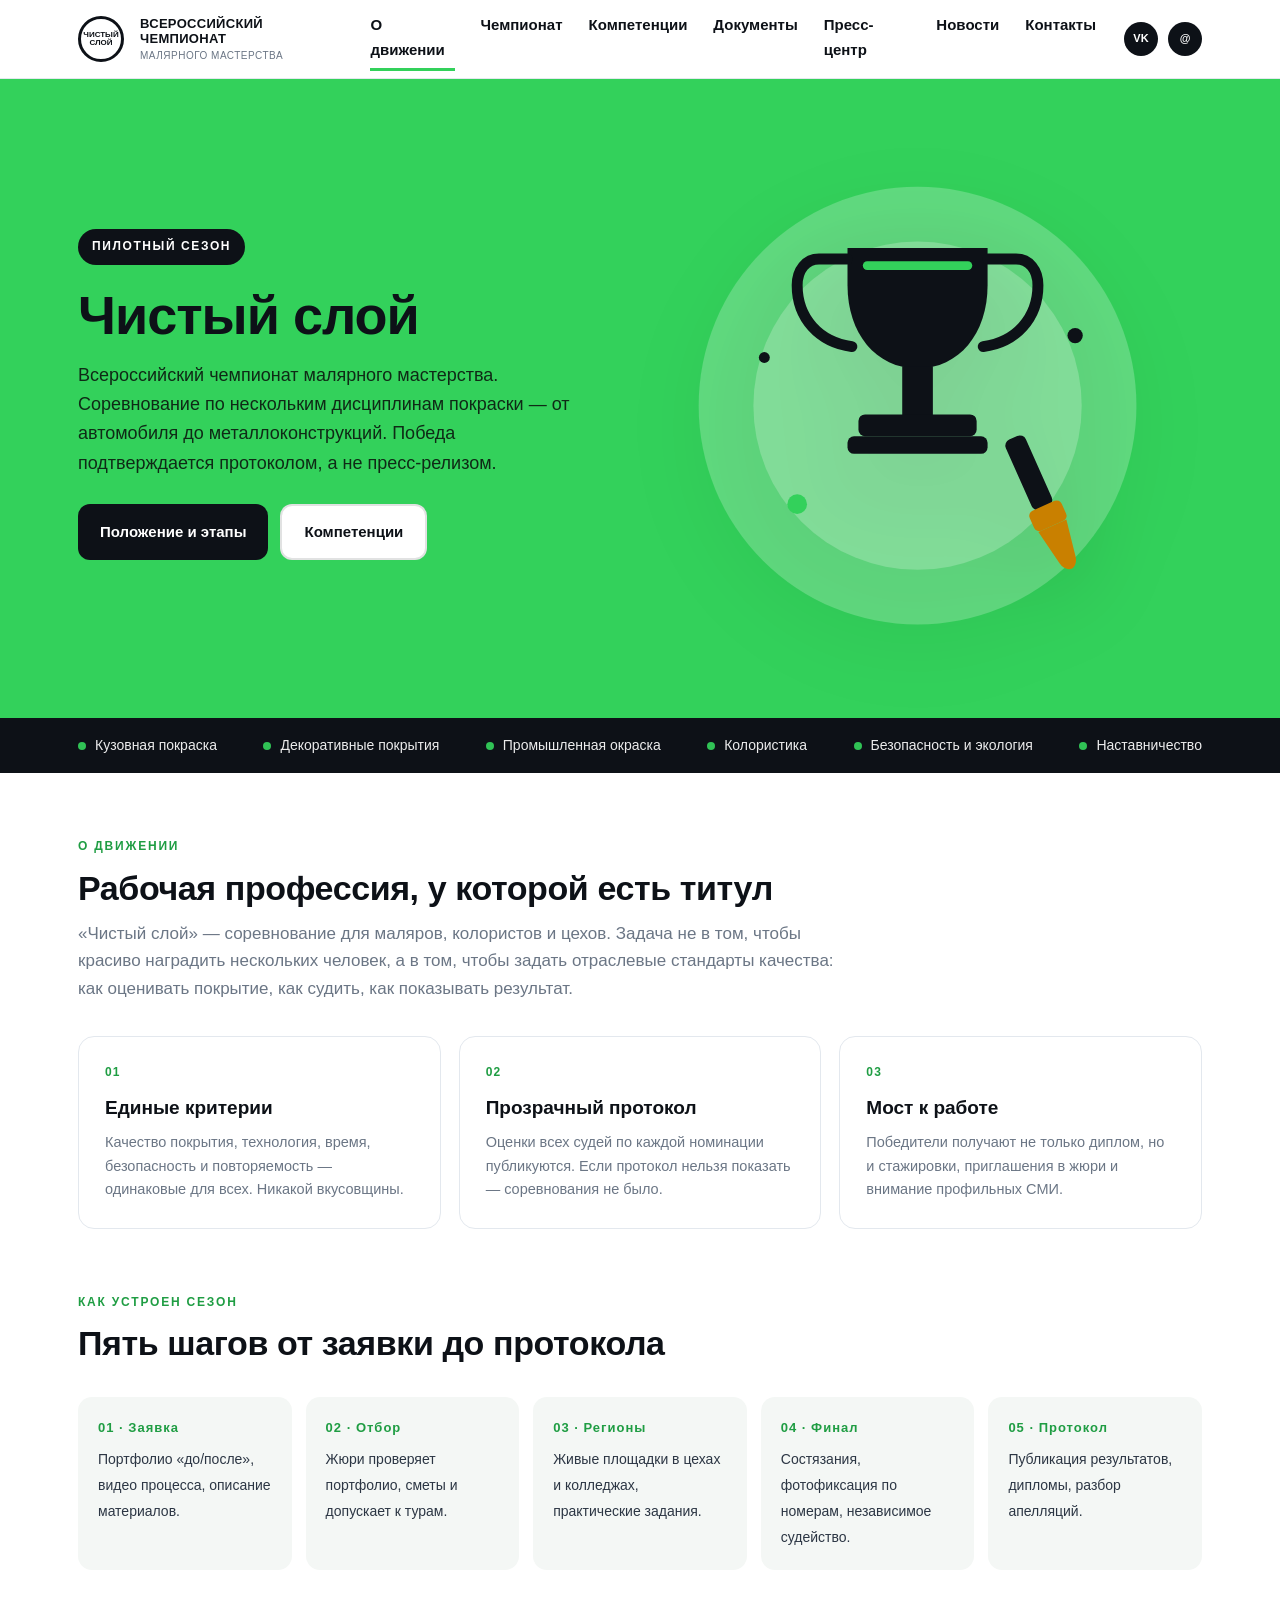
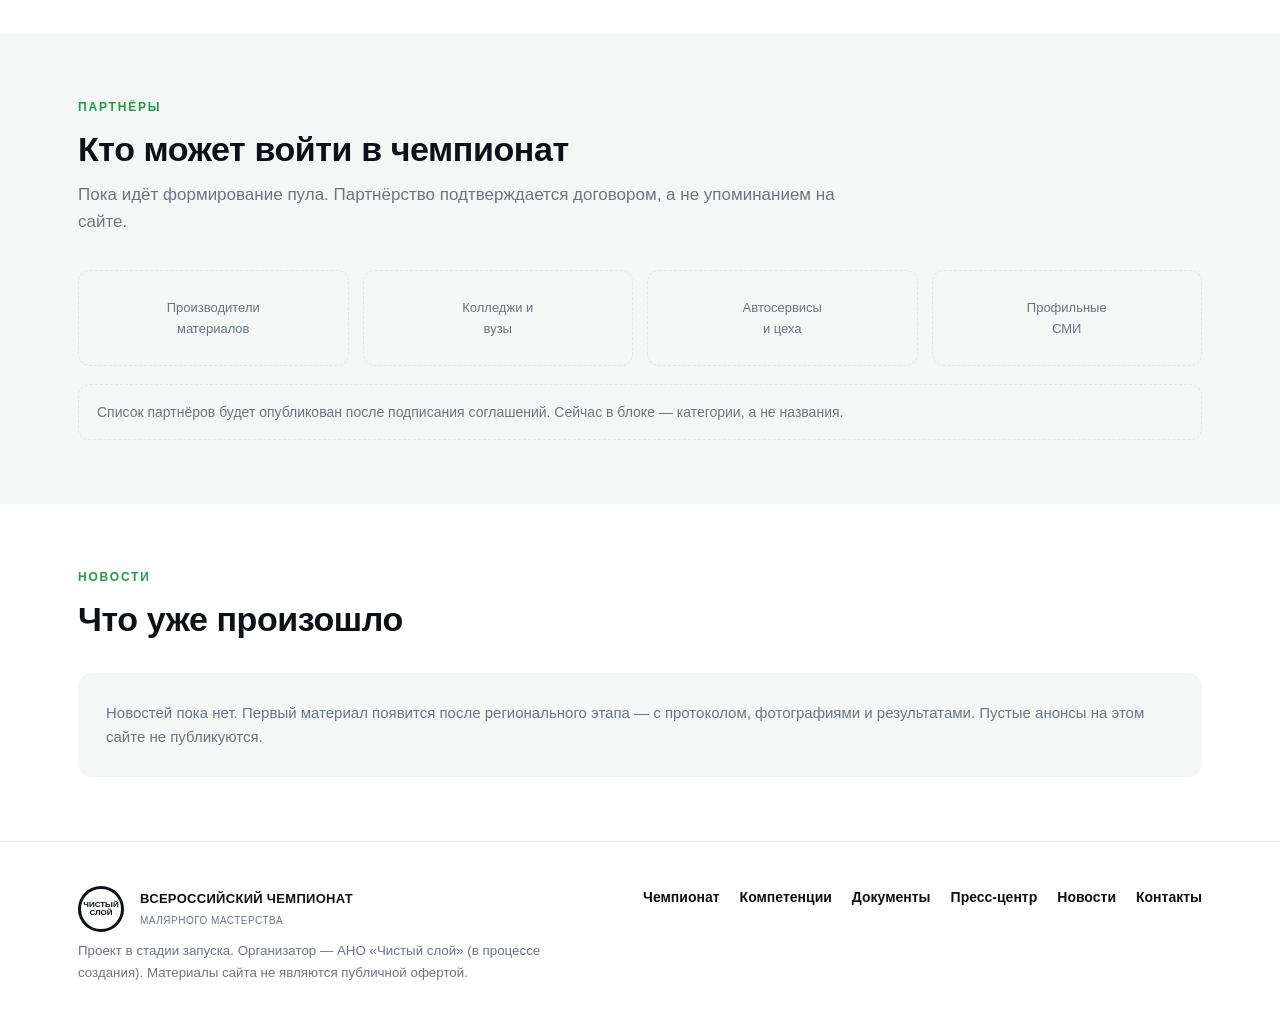
==== index.html @ a787e3e6 "Сайт чемпионата «Чистый слой»: 14 компетенций, пресс-центр, документы" ====
<!DOCTYPE html>
<html lang="ru">
<head>
<meta charset="utf-8">
<meta name="viewport" content="width=device-width, initial-scale=1">
<title>Чистый слой — Всероссийский чемпионат малярного мастерства</title>
<meta name="description" content="Всероссийский чемпионат малярного мастерства «Чистый слой»: кузовная покраска, декоративные покрытия, промышленная окраска, колористика, безопасность и наставничество.">
<link rel="stylesheet" href="style.css">
<meta property="og:title" content="Чистый слой — Всероссийский чемпионат малярного мастерства">
<meta property="og:description" content="Соревнование по нескольким дисциплинам покраски: от автомобиля до металлоконструкций. Прозрачный протокол и независимое судейство.">
<meta property="og:type" content="website">
</head>
<body>

<header class="header">
  <div class="wrap header__in">
    <a class="logo" href="index.html">
      <span class="logo__mark">ЧИСТЫЙ<br>СЛОЙ</span>
      <span class="logo__text">Всероссийский чемпионат<small>малярного мастерства</small></span>
    </a>
    <nav class="nav">
      <a href="index.html" class="active">О движении</a>
      <a href="championship.html">Чемпионат</a>
      <a href="competencies.html">Компетенции</a>
      <a href="documents.html">Документы</a>
      <a href="press.html">Пресс-центр</a><a href="news.html">Новости</a>
      <a href="contacts.html">Контакты</a>
    </nav>
    <div class="head-actions">
      <a class="icon-btn" href="https://vk.com" title="ВКонтакте">VK</a>
      <a class="icon-btn" href="contacts.html" title="Связаться">@</a>
    </div>
  </div>
</header>

<main>
  <section class="hero" style="padding:64px 0 72px">
    <div class="wrap hero__grid">
      <div>
        <span class="kicker">Пилотный сезон</span>
        <h1>Чистый слой</h1>
        <p>Всероссийский чемпионат малярного мастерства. Соревнование по нескольким дисциплинам покраски — от автомобиля до металлоконструкций. Победа подтверждается протоколом, а не пресс-релизом.</p>
        <div class="btn-row">
          <a class="btn btn--dark" href="championship.html">Положение и этапы</a>
          <a class="btn btn--light" href="competencies.html">Компетенции</a>
        </div>
      </div>
      <div class="hero__art" aria-hidden="true">
        <svg viewBox="0 0 520 460" fill="none" xmlns="http://www.w3.org/2000/svg">
          <circle cx="260" cy="240" r="200" fill="#ffffff" fill-opacity=".22"/>
          <circle cx="260" cy="240" r="150" fill="#ffffff" fill-opacity=".22"/>
          <!-- кубок -->
          <path d="M196 96h128v34c0 44-26 76-64 76s-64-32-64-76V96Z" fill="#0d1117"/>
          <path d="M196 106h-26c-12 0-20 10-20 24 0 30 20 52 50 56" stroke="#0d1117" stroke-width="10" stroke-linecap="round"/>
          <path d="M324 106h26c12 0 20 10 20 24 0 30-20 52-50 56" stroke="#0d1117" stroke-width="10" stroke-linecap="round"/>
          <rect x="246" y="204" width="28" height="46" fill="#0d1117"/>
          <rect x="206" y="248" width="108" height="20" rx="6" fill="#0d1117"/>
          <rect x="196" y="268" width="128" height="16" rx="6" fill="#0d1117"/>
          <path d="M214 112h92" stroke="#33d15b" stroke-width="8" stroke-linecap="round"/>
          <!-- кисть -->
          <g transform="rotate(-24 372 300)">
            <rect x="352" y="262" width="20" height="70" rx="6" fill="#0d1117"/>
            <rect x="346" y="330" width="32" height="20" rx="5" fill="#c98000"/>
            <path d="M348 350h28l-6 34c-1 6-5 9-8 9s-7-3-8-9l-6-34Z" fill="#c98000"/>
          </g>
          <!-- капли -->
          <circle cx="150" cy="330" r="9" fill="#33d15b"/>
          <circle cx="404" cy="176" r="7" fill="#0d1117"/>
          <circle cx="120" cy="196" r="5" fill="#0d1117"/>
        </svg>
      </div>
    </div>
  </section>

  <div class="ribbon">
    <div class="wrap ribbon__in">
      <span><i class="dot"></i> Кузовная покраска</span>
      <span><i class="dot"></i> Декоративные покрытия</span>
      <span><i class="dot"></i> Промышленная окраска</span>
      <span><i class="dot"></i> Колористика</span>
      <span><i class="dot"></i> Безопасность и экология</span>
      <span><i class="dot"></i> Наставничество</span>
    </div>
  </div>

  <section>
    <div class="wrap">
      <div class="section-head">
        <div class="eyebrow">О движении</div>
        <h2>Рабочая профессия, у которой есть титул</h2>
        <p>«Чистый слой» — соревнование для маляров, колористов и цехов. Задача не в том, чтобы красиво наградить нескольких человек, а в том, чтобы задать отраслевые стандарты качества: как оценивать покрытие, как судить, как показывать результат.</p>
      </div>
      <div class="cards">
        <article class="card">
          <div class="card__num">01</div>
          <h3>Единые критерии</h3>
          <p>Качество покрытия, технология, время, безопасность и повторяемость — одинаковые для всех. Никакой вкусовщины.</p>
        </article>
        <article class="card">
          <div class="card__num">02</div>
          <h3>Прозрачный протокол</h3>
          <p>Оценки всех судей по каждой номинации публикуются. Если протокол нельзя показать — соревнования не было.</p>
        </article>
        <article class="card">
          <div class="card__num">03</div>
          <h3>Мост к работе</h3>
          <p>Победители получают не только диплом, но и стажировки, приглашения в жюри и внимание профильных СМИ.</p>
        </article>
      </div>
    </div>
  </section>

  <section style="padding-top:0">
    <div class="wrap">
      <div class="section-head">
        <div class="eyebrow">Как устроен сезон</div>
        <h2>Пять шагов от заявки до протокола</h2>
      </div>
      <div class="steps">
        <div class="step"><b>01 · Заявка</b><span>Портфолио «до/после», видео процесса, описание материалов.</span></div>
        <div class="step"><b>02 · Отбор</b><span>Жюри проверяет портфолио, сметы и допускает к турам.</span></div>
        <div class="step"><b>03 · Регионы</b><span>Живые площадки в цехах и колледжах, практические задания.</span></div>
        <div class="step"><b>04 · Финал</b><span>Состязания, фотофиксация по номерам, независимое судейство.</span></div>
        <div class="step"><b>05 · Протокол</b><span>Публикация результатов, дипломы, разбор апелляций.</span></div>
      </div>
    </div>
  </section>

  <section style="background:var(--soft)">
    <div class="wrap">
      <div class="section-head">
        <div class="eyebrow">Партнёры</div>
        <h2>Кто может войти в чемпионат</h2>
        <p>Пока идёт формирование пула. Партнёрство подтверждается договором, а не упоминанием на сайте.</p>
      </div>
      <div class="partners">
        <div class="partner">Производители<br>материалов</div>
        <div class="partner">Колледжи и<br>вузы</div>
        <div class="partner">Автосервисы<br>и цеха</div>
        <div class="partner">Профильные<br>СМИ</div>
      </div>
      <div class="note">Список партнёров будет опубликован после подписания соглашений. Сейчас в блоке — категории, а не названия.</div>
    </div>
  </section>

  <section>
    <div class="wrap">
      <div class="section-head">
        <div class="eyebrow">Новости</div>
        <h2>Что уже произошло</h2>
      </div>
      <div class="empty">Новостей пока нет. Первый материал появится после регионального этапа — с протоколом, фотографиями и результатами. Пустые анонсы на этом сайте не публикуются.</div>
    </div>
  </section>
</main>

<footer class="footer">
  <div class="wrap footer__grid">
    <div>
      <a class="logo" href="index.html">
        <span class="logo__mark">ЧИСТЫЙ<br>СЛОЙ</span>
        <span class="logo__text">Всероссийский чемпионат<small>малярного мастерства</small></span>
      </a>
      <small>Проект в стадии запуска. Организатор — АНО «Чистый слой» (в процессе создания). Материалы сайта не являются публичной офертой.</small>
    </div>
    <nav>
      <a href="championship.html">Чемпионат</a>
      <a href="competencies.html">Компетенции</a>
      <a href="documents.html">Документы</a>
      <a href="press.html">Пресс-центр</a><a href="news.html">Новости</a>
      <a href="contacts.html">Контакты</a>
    </nav>
  </div>
</footer>

</body>
</html>
---- style.css ----
/* Чистый слой — всероссийский чемпионат малярного мастерства */
:root {
  --green: #33d15b;
  --green-dark: #1f9d43;
  --ink: #0d1117;
  --ink-2: #2c3644;
  --muted: #6b7685;
  --line: #e3e8ee;
  --bg: #ffffff;
  --soft: #f4f7f5;
  --amber: #c98000;
}

* { box-sizing: border-box; }
html { scroll-behavior: smooth; }
body {
  margin: 0;
  font-family: Arial, "Helvetica Neue", sans-serif;
  color: var(--ink);
  background: var(--bg);
  line-height: 1.62;
  -webkit-font-smoothing: antialiased;
}
a { color: inherit; text-decoration: none; }
.wrap { max-width: 1180px; margin: 0 auto; padding: 0 28px; }

/* header */
.header { position: sticky; top: 0; z-index: 30; background: rgba(255,255,255,.94); backdrop-filter: blur(10px); border-bottom: 1px solid var(--line); }
.header__in { display: flex; align-items: center; gap: 22px; height: 78px; }
.logo { display: flex; align-items: center; gap: 14px; text-decoration: none; }
.logo__mark {
  flex: 0 0 46px; width: 46px; height: 46px; border-radius: 50%;
  border: 3px solid var(--ink);
  display: grid; place-items: center;
  font-weight: 800; font-size: 8px; line-height: 1.05; text-align: center; letter-spacing: 0;
  white-space: nowrap;
}
.logo__text { font-weight: 800; font-size: 13px; line-height: 1.15; text-transform: uppercase; letter-spacing: .3px; padding-left: 2px; }
.logo__text small { display: block; font-weight: 500; font-size: 10px; color: var(--muted); letter-spacing: .5px; margin-top: 3px; }
.nav { display: flex; gap: 26px; margin-left: auto; }
.nav a { font-size: 15px; font-weight: 700; color: var(--ink); padding: 6px 0; border-bottom: 3px solid transparent; }
.nav a:hover { border-color: var(--green); }
.nav a.active { border-color: var(--green); }
.head-actions { display: flex; gap: 10px; align-items: center; margin-left: 6px; }
.icon-btn {
  width: 34px; height: 34px; border-radius: 50%; background: var(--ink); color: #fff;
  display: grid; place-items: center; font-size: 11px; font-weight: 700;
}
.icon-btn:hover { background: #222c3a; }

/* hero */
.hero {
  position: relative; overflow: hidden;
  background: var(--green);
  padding: 60px 0 70px;
}
.hero__grid { display: grid; grid-template-columns: .95fr 1.05fr; gap: 40px; align-items: center; }
.hero__art { position: relative; min-height: 420px; }
.hero__art svg { width: 100%; height: auto; display: block; filter: drop-shadow(0 22px 40px rgba(0,0,0,.18)); }
.hero h1 { font-size: 54px; line-height: 1.04; margin: 0 0 18px; letter-spacing: -1px; }
.hero .kicker {
  display: inline-block; background: var(--ink); color: #fff;
  font-size: 12px; font-weight: 700; letter-spacing: 1.6px; text-transform: uppercase;
  padding: 8px 14px; border-radius: 999px; margin-bottom: 22px;
}
.hero p { font-size: 18px; color: #0f2a16; max-width: 560px; margin: 0 0 26px; }
.btn-row { display: flex; gap: 12px; flex-wrap: wrap; }
.btn { display: inline-flex; align-items: center; gap: 9px; padding: 14px 22px; border-radius: 12px; font-weight: 700; font-size: 15px; }
.btn--dark { background: var(--ink); color: #fff; }
.btn--dark:hover { background: #232d3b; }
.btn--light { background: #fff; color: var(--ink); border: 2px solid rgba(13,17,23,.12); }
.btn--light:hover { border-color: var(--ink); }

/* ribbon */
.ribbon { background: var(--ink); color: #fff; padding: 16px 0; }
.ribbon__in { display: flex; gap: 26px; flex-wrap: wrap; justify-content: space-between; font-size: 14px; }
.ribbon__in span { display: inline-flex; align-items: center; gap: 9px; opacity: .92; }
.dot { width: 8px; height: 8px; border-radius: 50%; background: var(--green); display: inline-block; }

/* sections */
section { padding: 64px 0; }
.section-head { max-width: 760px; margin-bottom: 34px; }
h2 { font-size: 34px; line-height: 1.15; margin: 0 0 12px; letter-spacing: -.4px; }
.section-head p { color: var(--muted); font-size: 17px; margin: 0; }
.eyebrow { font-size: 12px; font-weight: 800; letter-spacing: 1.8px; text-transform: uppercase; color: var(--green-dark); margin-bottom: 12px; }

/* cards */
.cards { display: grid; grid-template-columns: repeat(3, 1fr); gap: 18px; }
.card { border: 1px solid var(--line); border-radius: 16px; padding: 26px; background: #fff; }
.card:hover { box-shadow: 0 14px 34px rgba(13,17,23,.08); }
.card__num { font-size: 12px; font-weight: 800; letter-spacing: 1.2px; color: var(--green-dark); margin-bottom: 10px; }
.card h3 { margin: 0 0 8px; font-size: 19px; }
.card p { margin: 0; color: var(--muted); font-size: 14.5px; }

/* steps */
.steps { display: grid; grid-template-columns: repeat(5, 1fr); gap: 14px; }
.step { background: var(--soft); border-radius: 14px; padding: 20px; position: relative; }
.step b { display: block; font-size: 13px; color: var(--green-dark); letter-spacing: 1px; margin-bottom: 8px; }
.step span { font-size: 14px; color: var(--ink-2); }

/* table */
table { width: 100%; border-collapse: collapse; background: #fff; border-radius: 14px; overflow: hidden; border: 1px solid var(--line); }
th, td { text-align: left; padding: 14px 18px; font-size: 14.5px; border-bottom: 1px solid var(--line); vertical-align: top; }
th { background: var(--soft); font-size: 12.5px; text-transform: uppercase; letter-spacing: 1px; color: var(--muted); }
tr:last-child td { border-bottom: 0; }

/* partners */
.partners { display: grid; grid-template-columns: repeat(4, 1fr); gap: 14px; }
.partner {
  border: 1px dashed var(--line); border-radius: 12px; min-height: 96px;
  display: grid; place-items: center; color: var(--muted); font-size: 13px; text-align: center; padding: 12px;
}

/* news */
.news-list { display: grid; gap: 14px; }
.news-item { border: 1px solid var(--line); border-radius: 14px; padding: 20px 22px; display: flex; gap: 18px; align-items: baseline; }
.news-item time { font-size: 13px; color: var(--muted); min-width: 96px; }
.news-item b { font-size: 16px; }
.empty { background: var(--soft); border-radius: 14px; padding: 28px; color: var(--muted); font-size: 15px; }

/* footer */
.footer { border-top: 1px solid var(--line); padding: 44px 0 40px; background: #fff; }
.footer__grid { display: flex; justify-content: space-between; gap: 26px; flex-wrap: wrap; }
.footer nav { display: flex; gap: 20px; flex-wrap: wrap; font-size: 14px; font-weight: 600; }
.footer small { color: var(--muted); display: block; margin-top: 8px; max-width: 520px; }

.note { margin-top: 18px; padding: 16px 18px; border-radius: 12px; background: var(--soft); border: 1px dashed var(--line); color: var(--muted); font-size: 14px; }

@media (max-width: 980px) {
  .hero__grid { grid-template-columns: 1fr; }
  .hero h1 { font-size: 40px; }
  .cards, .partners { grid-template-columns: 1fr 1fr; }
  .steps { grid-template-columns: 1fr 1fr; }
  .nav { display: none; }
}
@media (max-width: 620px) {
  .cards, .partners, .steps { grid-template-columns: 1fr; }
  h2 { font-size: 28px; }
}
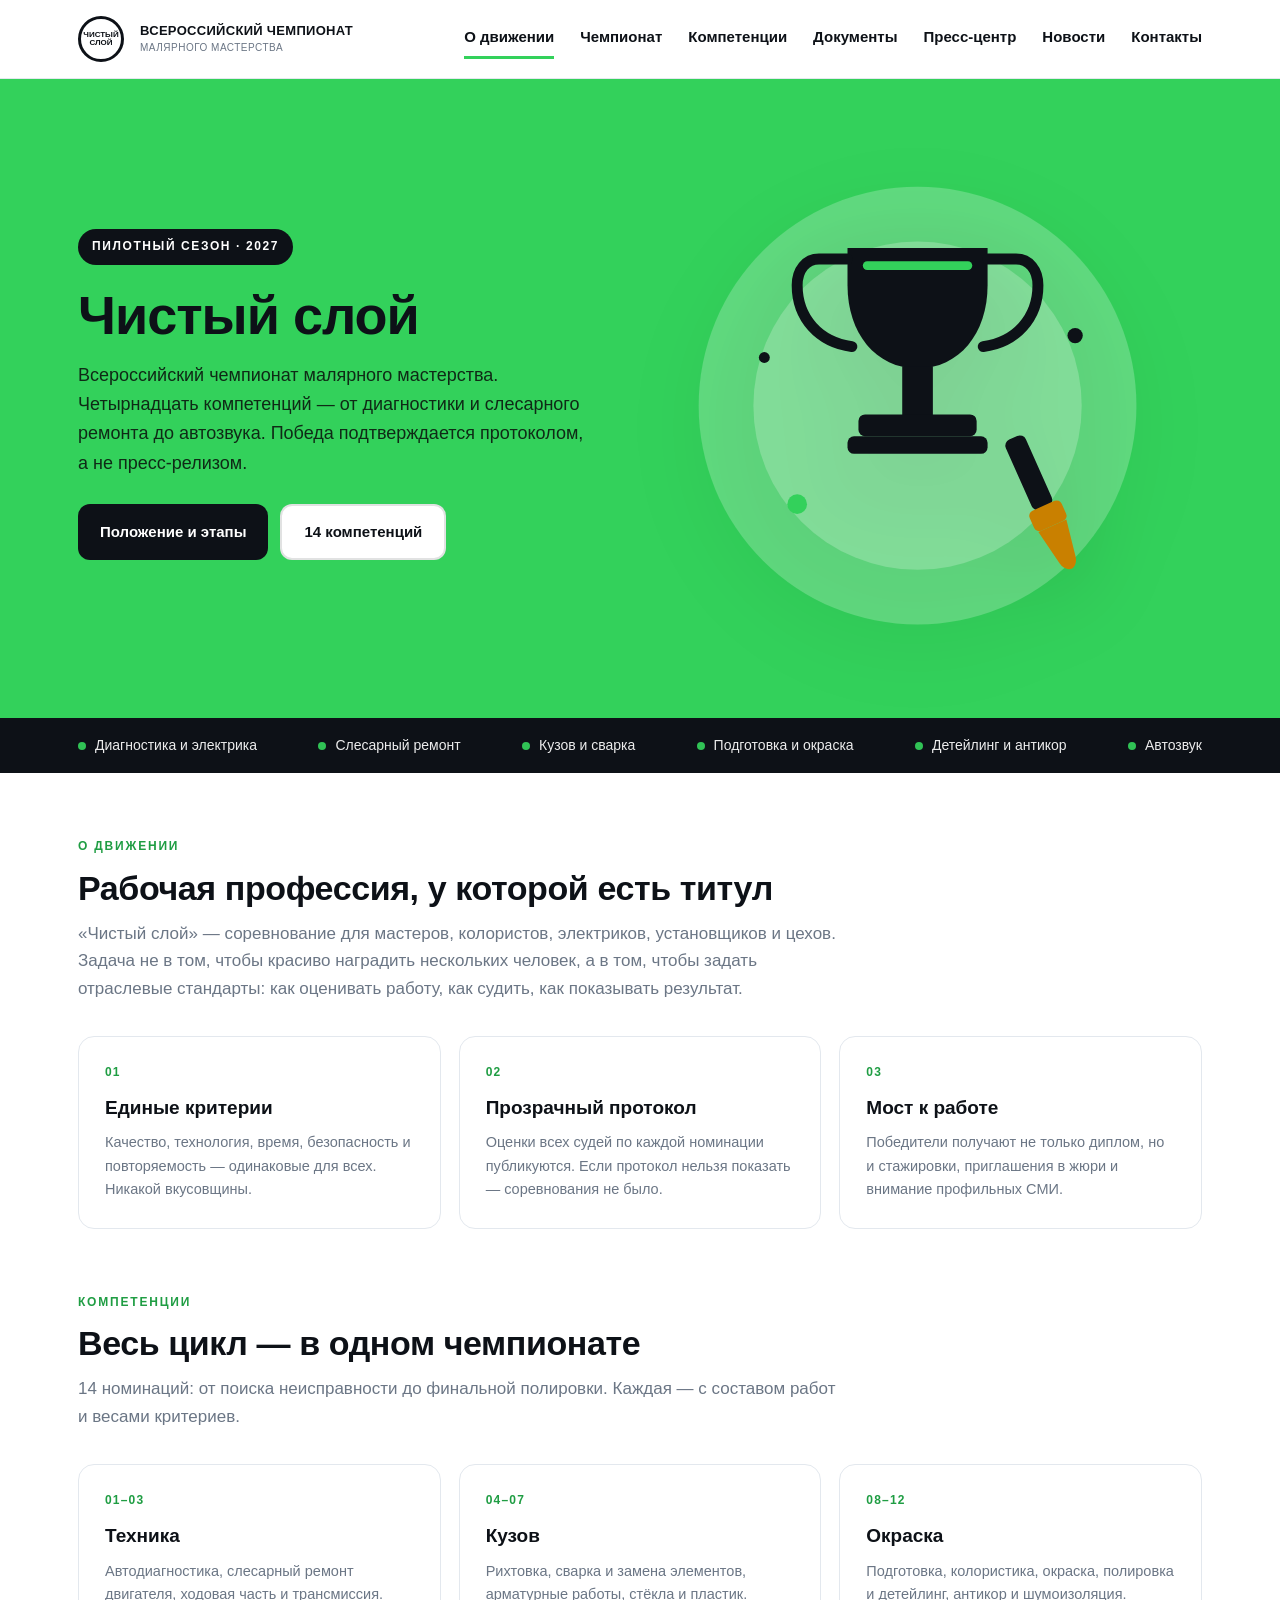
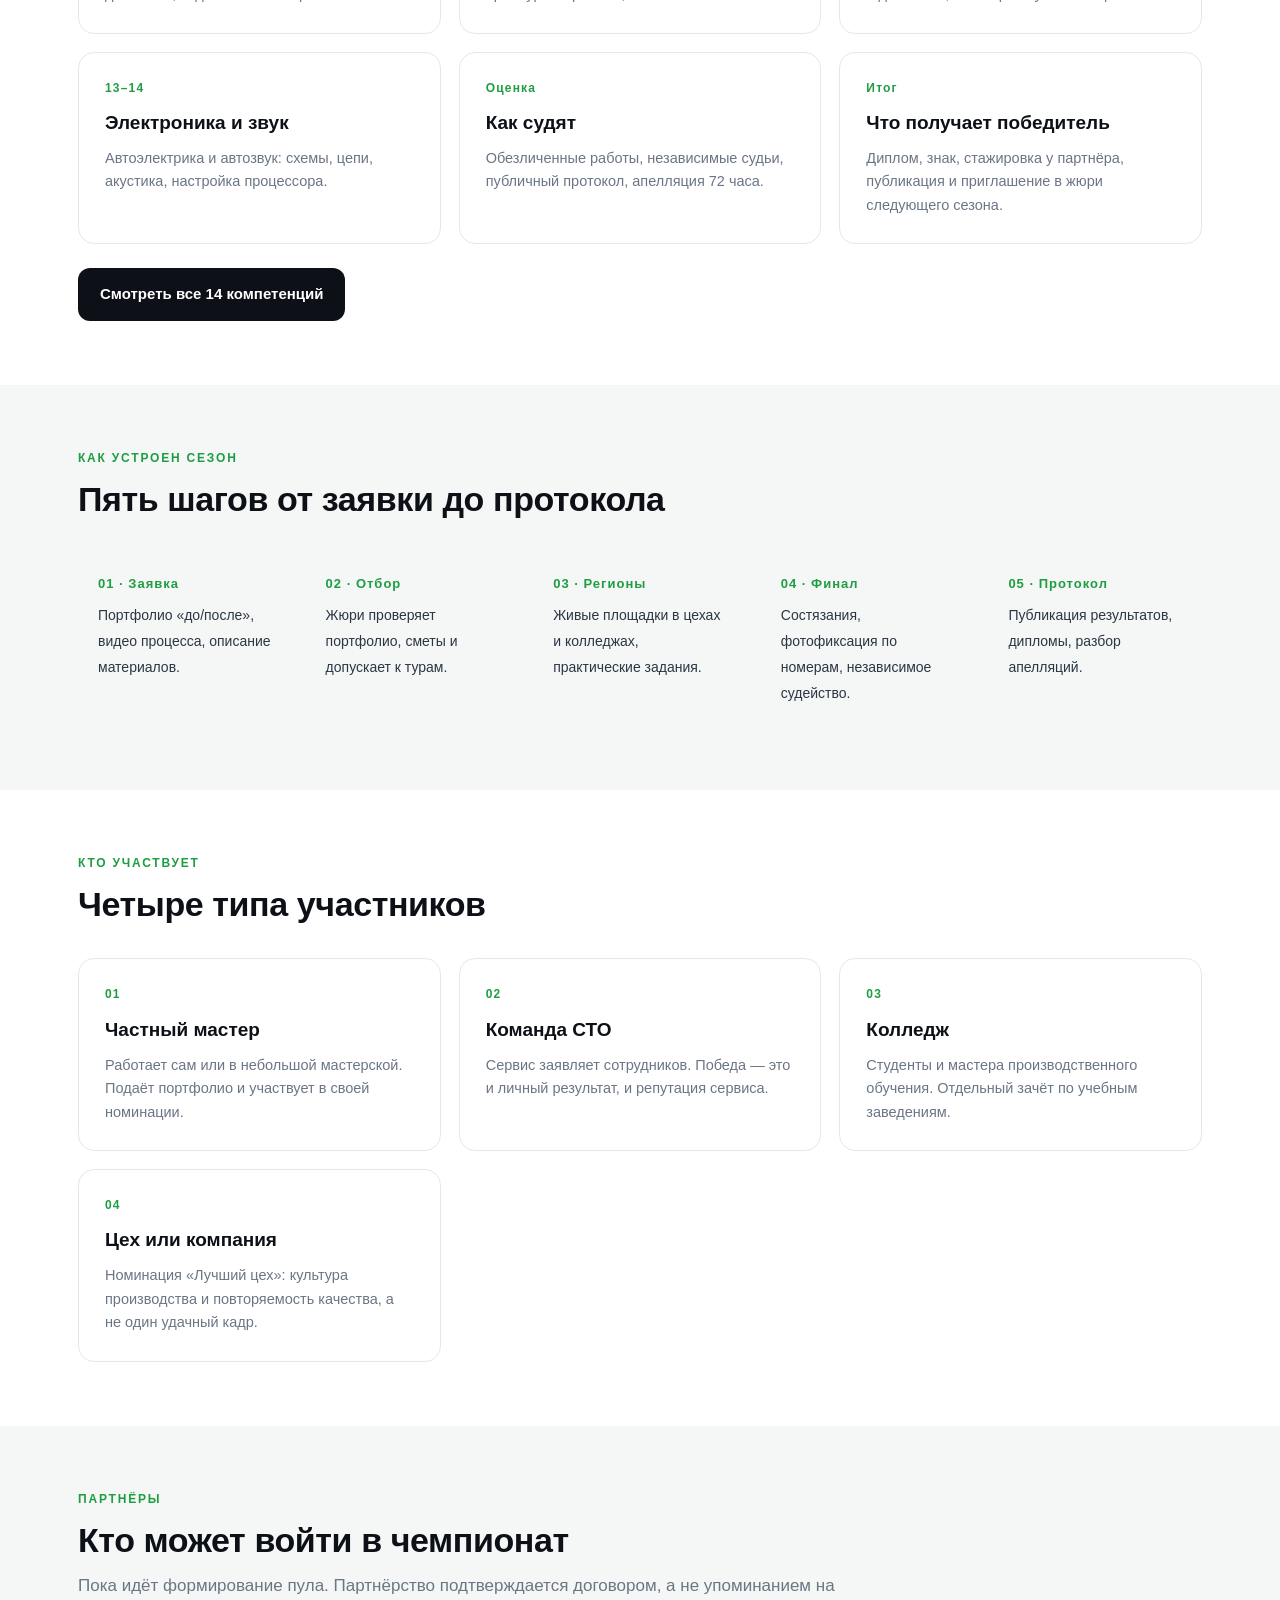
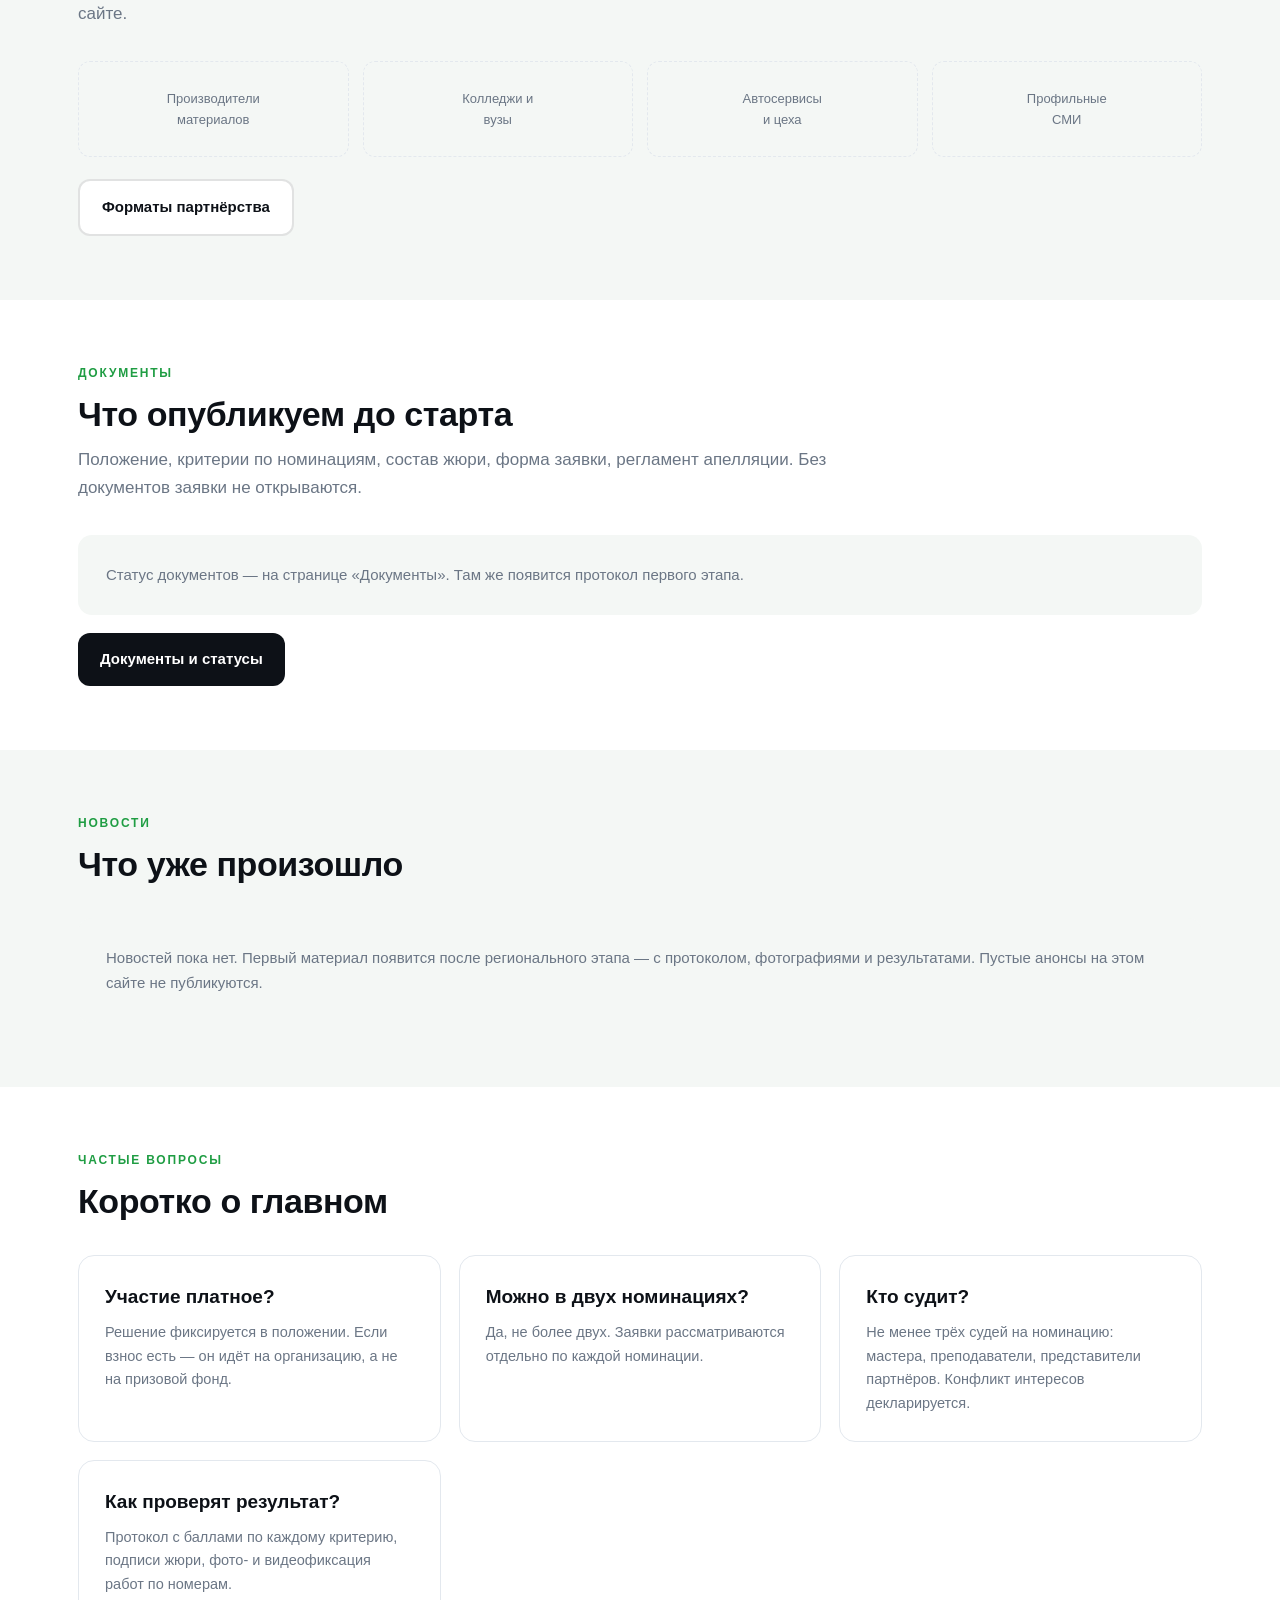
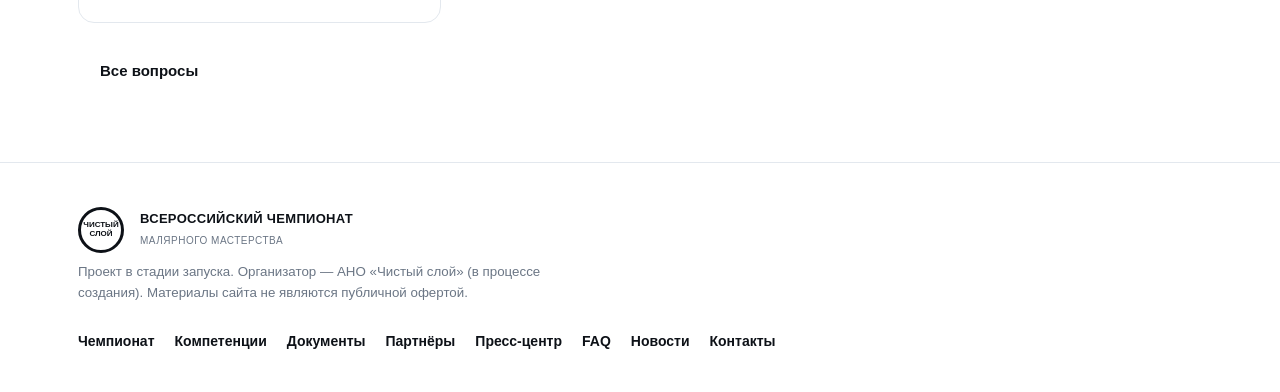
==== commit 9a684ed1: "Сайт: полное наполнение — 14 компетенций, партнёры, FAQ, итоги, документы, пресс-центр" ====
--- a/index.html
+++ b/index.html
@@ -4,10 +4,12 @@
 <meta charset="utf-8">
 <meta name="viewport" content="width=device-width, initial-scale=1">
 <title>Чистый слой — Всероссийский чемпионат малярного мастерства</title>
-<meta name="description" content="Всероссийский чемпионат малярного мастерства «Чистый слой»: кузовная покраска, декоративные покрытия, промышленная окраска, колористика, безопасность и наставничество.">
+<meta name="description" content="Всероссийский чемпионат малярного мастерства «Чистый слой»: 14 компетенций от диагностики и слесарного ремонта до автозвука. Прозрачный протокол, независимое судейство, площадки в регионах.">
+<link rel="icon" href="favicon.svg" type="image/svg+xml">
 <link rel="stylesheet" href="style.css">
 <meta property="og:title" content="Чистый слой — Всероссийский чемпионат малярного мастерства">
-<meta property="og:description" content="Соревнование по нескольким дисциплинам покраски: от автомобиля до металлоконструкций. Прозрачный протокол и независимое судейство.">
+<meta property="og:description" content="14 компетенций: диагностика, слесарный ремонт, кузов, сварка, подготовка, колористика, окраска, детейлинг, антикор, электрика, автозвук.">
+<meta property="og:image" content="og-image.svg">
 <meta property="og:type" content="website">
 </head>
 <body>
@@ -23,13 +25,10 @@
       <a href="championship.html">Чемпионат</a>
       <a href="competencies.html">Компетенции</a>
       <a href="documents.html">Документы</a>
-      <a href="press.html">Пресс-центр</a><a href="news.html">Новости</a>
+      <a href="press.html">Пресс-центр</a>
+      <a href="news.html">Новости</a>
       <a href="contacts.html">Контакты</a>
     </nav>
-    <div class="head-actions">
-      <a class="icon-btn" href="https://vk.com" title="ВКонтакте">VK</a>
-      <a class="icon-btn" href="contacts.html" title="Связаться">@</a>
-    </div>
   </div>
 </header>
 
@@ -37,19 +36,18 @@
   <section class="hero" style="padding:64px 0 72px">
     <div class="wrap hero__grid">
       <div>
-        <span class="kicker">Пилотный сезон</span>
+        <span class="kicker">Пилотный сезон · 2027</span>
         <h1>Чистый слой</h1>
-        <p>Всероссийский чемпионат малярного мастерства. Соревнование по нескольким дисциплинам покраски — от автомобиля до металлоконструкций. Победа подтверждается протоколом, а не пресс-релизом.</p>
+        <p>Всероссийский чемпионат малярного мастерства. Четырнадцать компетенций — от диагностики и слесарного ремонта до автозвука. Победа подтверждается протоколом, а не пресс-релизом.</p>
         <div class="btn-row">
           <a class="btn btn--dark" href="championship.html">Положение и этапы</a>
-          <a class="btn btn--light" href="competencies.html">Компетенции</a>
+          <a class="btn btn--light" href="competencies.html">14 компетенций</a>
         </div>
       </div>
       <div class="hero__art" aria-hidden="true">
         <svg viewBox="0 0 520 460" fill="none" xmlns="http://www.w3.org/2000/svg">
           <circle cx="260" cy="240" r="200" fill="#ffffff" fill-opacity=".22"/>
           <circle cx="260" cy="240" r="150" fill="#ffffff" fill-opacity=".22"/>
-          <!-- кубок -->
           <path d="M196 96h128v34c0 44-26 76-64 76s-64-32-64-76V96Z" fill="#0d1117"/>
           <path d="M196 106h-26c-12 0-20 10-20 24 0 30 20 52 50 56" stroke="#0d1117" stroke-width="10" stroke-linecap="round"/>
           <path d="M324 106h26c12 0 20 10 20 24 0 30-20 52-50 56" stroke="#0d1117" stroke-width="10" stroke-linecap="round"/>
@@ -57,13 +55,11 @@
           <rect x="206" y="248" width="108" height="20" rx="6" fill="#0d1117"/>
           <rect x="196" y="268" width="128" height="16" rx="6" fill="#0d1117"/>
           <path d="M214 112h92" stroke="#33d15b" stroke-width="8" stroke-linecap="round"/>
-          <!-- кисть -->
           <g transform="rotate(-24 372 300)">
             <rect x="352" y="262" width="20" height="70" rx="6" fill="#0d1117"/>
             <rect x="346" y="330" width="32" height="20" rx="5" fill="#c98000"/>
             <path d="M348 350h28l-6 34c-1 6-5 9-8 9s-7-3-8-9l-6-34Z" fill="#c98000"/>
           </g>
-          <!-- капли -->
           <circle cx="150" cy="330" r="9" fill="#33d15b"/>
           <circle cx="404" cy="176" r="7" fill="#0d1117"/>
           <circle cx="120" cy="196" r="5" fill="#0d1117"/>
@@ -74,12 +70,12 @@
 
   <div class="ribbon">
     <div class="wrap ribbon__in">
-      <span><i class="dot"></i> Кузовная покраска</span>
-      <span><i class="dot"></i> Декоративные покрытия</span>
-      <span><i class="dot"></i> Промышленная окраска</span>
-      <span><i class="dot"></i> Колористика</span>
-      <span><i class="dot"></i> Безопасность и экология</span>
-      <span><i class="dot"></i> Наставничество</span>
+      <span><i class="dot"></i> Диагностика и электрика</span>
+      <span><i class="dot"></i> Слесарный ремонт</span>
+      <span><i class="dot"></i> Кузов и сварка</span>
+      <span><i class="dot"></i> Подготовка и окраска</span>
+      <span><i class="dot"></i> Детейлинг и антикор</span>
+      <span><i class="dot"></i> Автозвук</span>
     </div>
   </div>
 
@@ -88,29 +84,36 @@
       <div class="section-head">
         <div class="eyebrow">О движении</div>
         <h2>Рабочая профессия, у которой есть титул</h2>
-        <p>«Чистый слой» — соревнование для маляров, колористов и цехов. Задача не в том, чтобы красиво наградить нескольких человек, а в том, чтобы задать отраслевые стандарты качества: как оценивать покрытие, как судить, как показывать результат.</p>
-      </div>
-      <div class="cards">
-        <article class="card">
-          <div class="card__num">01</div>
-          <h3>Единые критерии</h3>
-          <p>Качество покрытия, технология, время, безопасность и повторяемость — одинаковые для всех. Никакой вкусовщины.</p>
-        </article>
-        <article class="card">
-          <div class="card__num">02</div>
-          <h3>Прозрачный протокол</h3>
-          <p>Оценки всех судей по каждой номинации публикуются. Если протокол нельзя показать — соревнования не было.</p>
-        </article>
-        <article class="card">
-          <div class="card__num">03</div>
-          <h3>Мост к работе</h3>
-          <p>Победители получают не только диплом, но и стажировки, приглашения в жюри и внимание профильных СМИ.</p>
-        </article>
+        <p>«Чистый слой» — соревнование для мастеров, колористов, электриков, установщиков и цехов. Задача не в том, чтобы красиво наградить нескольких человек, а в том, чтобы задать отраслевые стандарты: как оценивать работу, как судить, как показывать результат.</p>
+      </div>
+      <div class="cards">
+        <article class="card"><div class="card__num">01</div><h3>Единые критерии</h3><p>Качество, технология, время, безопасность и повторяемость — одинаковые для всех. Никакой вкусовщины.</p></article>
+        <article class="card"><div class="card__num">02</div><h3>Прозрачный протокол</h3><p>Оценки всех судей по каждой номинации публикуются. Если протокол нельзя показать — соревнования не было.</p></article>
+        <article class="card"><div class="card__num">03</div><h3>Мост к работе</h3><p>Победители получают не только диплом, но и стажировки, приглашения в жюри и внимание профильных СМИ.</p></article>
       </div>
     </div>
   </section>
 
   <section style="padding-top:0">
+    <div class="wrap">
+      <div class="section-head">
+        <div class="eyebrow">Компетенции</div>
+        <h2>Весь цикл — в одном чемпионате</h2>
+        <p>14 номинаций: от поиска неисправности до финальной полировки. Каждая — с составом работ и весами критериев.</p>
+      </div>
+      <div class="cards">
+        <article class="card"><div class="card__num">01–03</div><h3>Техника</h3><p>Автодиагностика, слесарный ремонт двигателя, ходовая часть и трансмиссия.</p></article>
+        <article class="card"><div class="card__num">04–07</div><h3>Кузов</h3><p>Рихтовка, сварка и замена элементов, арматурные работы, стёкла и пластик.</p></article>
+        <article class="card"><div class="card__num">08–12</div><h3>Окраска</h3><p>Подготовка, колористика, окраска, полировка и детейлинг, антикор и шумоизоляция.</p></article>
+        <article class="card"><div class="card__num">13–14</div><h3>Электроника и звук</h3><p>Автоэлектрика и автозвук: схемы, цепи, акустика, настройка процессора.</p></article>
+        <article class="card"><div class="card__num">Оценка</div><h3>Как судят</h3><p>Обезличенные работы, независимые судьи, публичный протокол, апелляция 72 часа.</p></article>
+        <article class="card"><div class="card__num">Итог</div><h3>Что получает победитель</h3><p>Диплом, знак, стажировка у партнёра, публикация и приглашение в жюри следующего сезона.</p></article>
+      </div>
+      <div class="btn-row" style="margin-top:24px"><a class="btn btn--dark" href="competencies.html">Смотреть все 14 компетенций</a></div>
+    </div>
+  </section>
+
+  <section style="background:var(--soft)">
     <div class="wrap">
       <div class="section-head">
         <div class="eyebrow">Как устроен сезон</div>
@@ -126,6 +129,21 @@
     </div>
   </section>
 
+  <section>
+    <div class="wrap">
+      <div class="section-head">
+        <div class="eyebrow">Кто участвует</div>
+        <h2>Четыре типа участников</h2>
+      </div>
+      <div class="cards">
+        <article class="card"><div class="card__num">01</div><h3>Частный мастер</h3><p>Работает сам или в небольшой мастерской. Подаёт портфолио и участвует в своей номинации.</p></article>
+        <article class="card"><div class="card__num">02</div><h3>Команда СТО</h3><p>Сервис заявляет сотрудников. Победа — это и личный результат, и репутация сервиса.</p></article>
+        <article class="card"><div class="card__num">03</div><h3>Колледж</h3><p>Студенты и мастера производственного обучения. Отдельный зачёт по учебным заведениям.</p></article>
+        <article class="card"><div class="card__num">04</div><h3>Цех или компания</h3><p>Номинация «Лучший цех»: культура производства и повторяемость качества, а не один удачный кадр.</p></article>
+      </div>
+    </div>
+  </section>
+
   <section style="background:var(--soft)">
     <div class="wrap">
       <div class="section-head">
@@ -139,17 +157,42 @@
         <div class="partner">Автосервисы<br>и цеха</div>
         <div class="partner">Профильные<br>СМИ</div>
       </div>
-      <div class="note">Список партнёров будет опубликован после подписания соглашений. Сейчас в блоке — категории, а не названия.</div>
-    </div>
-  </section>
-
-  <section>
+      <div class="btn-row" style="margin-top:22px"><a class="btn btn--light" href="partners.html">Форматы партнёрства</a></div>
+    </div>
+  </section>
+
+  <section>
+    <div class="wrap">
+      <div class="section-head">
+        <div class="eyebrow">Документы</div>
+        <h2>Что опубликуем до старта</h2>
+        <p>Положение, критерии по номинациям, состав жюри, форма заявки, регламент апелляции. Без документов заявки не открываются.</p>
+      </div>
+      <div class="empty">Статус документов — на странице «Документы». Там же появится протокол первого этапа.</div>
+      <div class="btn-row" style="margin-top:18px"><a class="btn btn--dark" href="documents.html">Документы и статусы</a></div>
+    </div>
+  </section>
+
+  <section style="background:var(--soft)">
     <div class="wrap">
       <div class="section-head">
         <div class="eyebrow">Новости</div>
         <h2>Что уже произошло</h2>
       </div>
       <div class="empty">Новостей пока нет. Первый материал появится после регионального этапа — с протоколом, фотографиями и результатами. Пустые анонсы на этом сайте не публикуются.</div>
+    </div>
+  </section>
+
+  <section>
+    <div class="wrap">
+      <div class="section-head"><div class="eyebrow">Частые вопросы</div><h2>Коротко о главном</h2></div>
+      <div class="cards">
+        <article class="card"><h3>Участие платное?</h3><p>Решение фиксируется в положении. Если взнос есть — он идёт на организацию, а не на призовой фонд.</p></article>
+        <article class="card"><h3>Можно в двух номинациях?</h3><p>Да, не более двух. Заявки рассматриваются отдельно по каждой номинации.</p></article>
+        <article class="card"><h3>Кто судит?</h3><p>Не менее трёх судей на номинацию: мастера, преподаватели, представители партнёров. Конфликт интересов декларируется.</p></article>
+        <article class="card"><h3>Как проверят результат?</h3><p>Протокол с баллами по каждому критерию, подписи жюри, фото- и видеофиксация работ по номерам.</p></article>
+      </div>
+      <div class="btn-row" style="margin-top:22px"><a class="btn btn--ghost" href="faq.html">Все вопросы</a></div>
     </div>
   </section>
 </main>
@@ -167,7 +210,10 @@
       <a href="championship.html">Чемпионат</a>
       <a href="competencies.html">Компетенции</a>
       <a href="documents.html">Документы</a>
-      <a href="press.html">Пресс-центр</a><a href="news.html">Новости</a>
+      <a href="partners.html">Партнёры</a>
+      <a href="press.html">Пресс-центр</a>
+      <a href="faq.html">FAQ</a>
+      <a href="news.html">Новости</a>
       <a href="contacts.html">Контакты</a>
     </nav>
   </div>
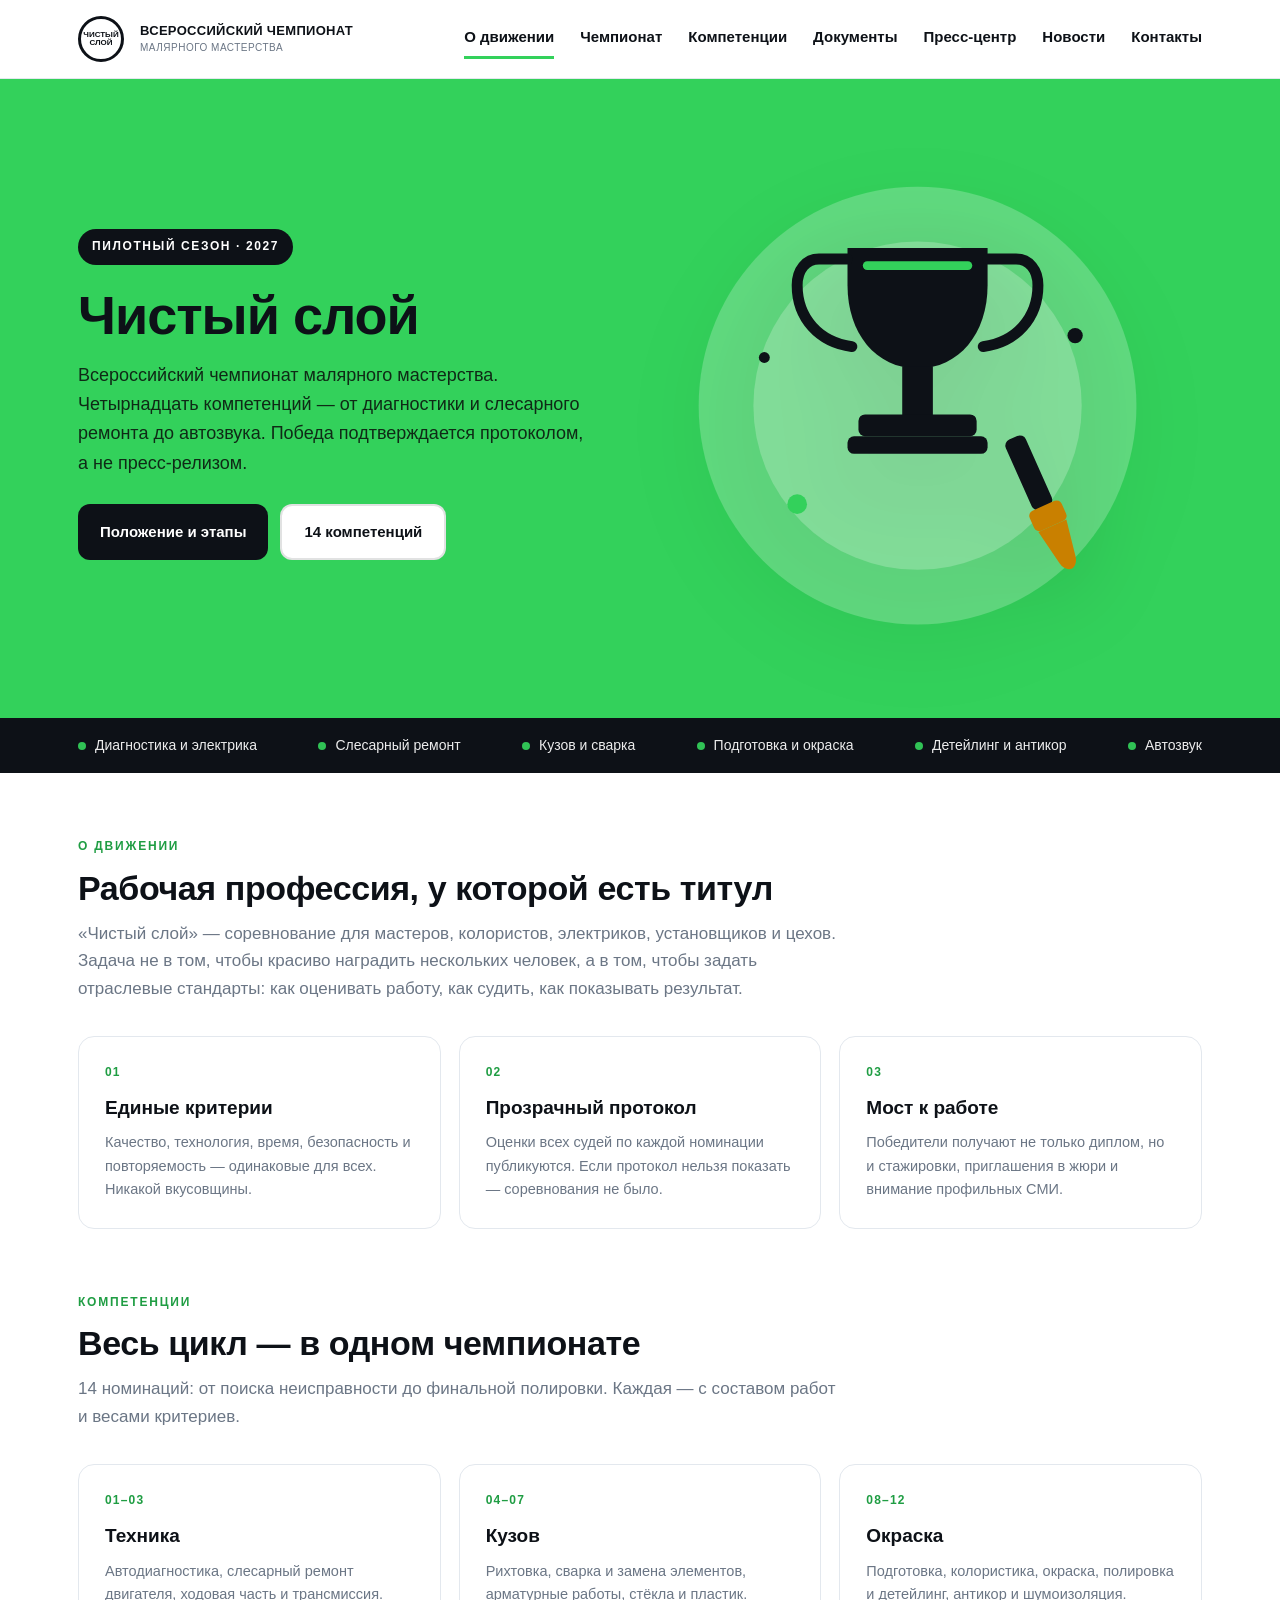
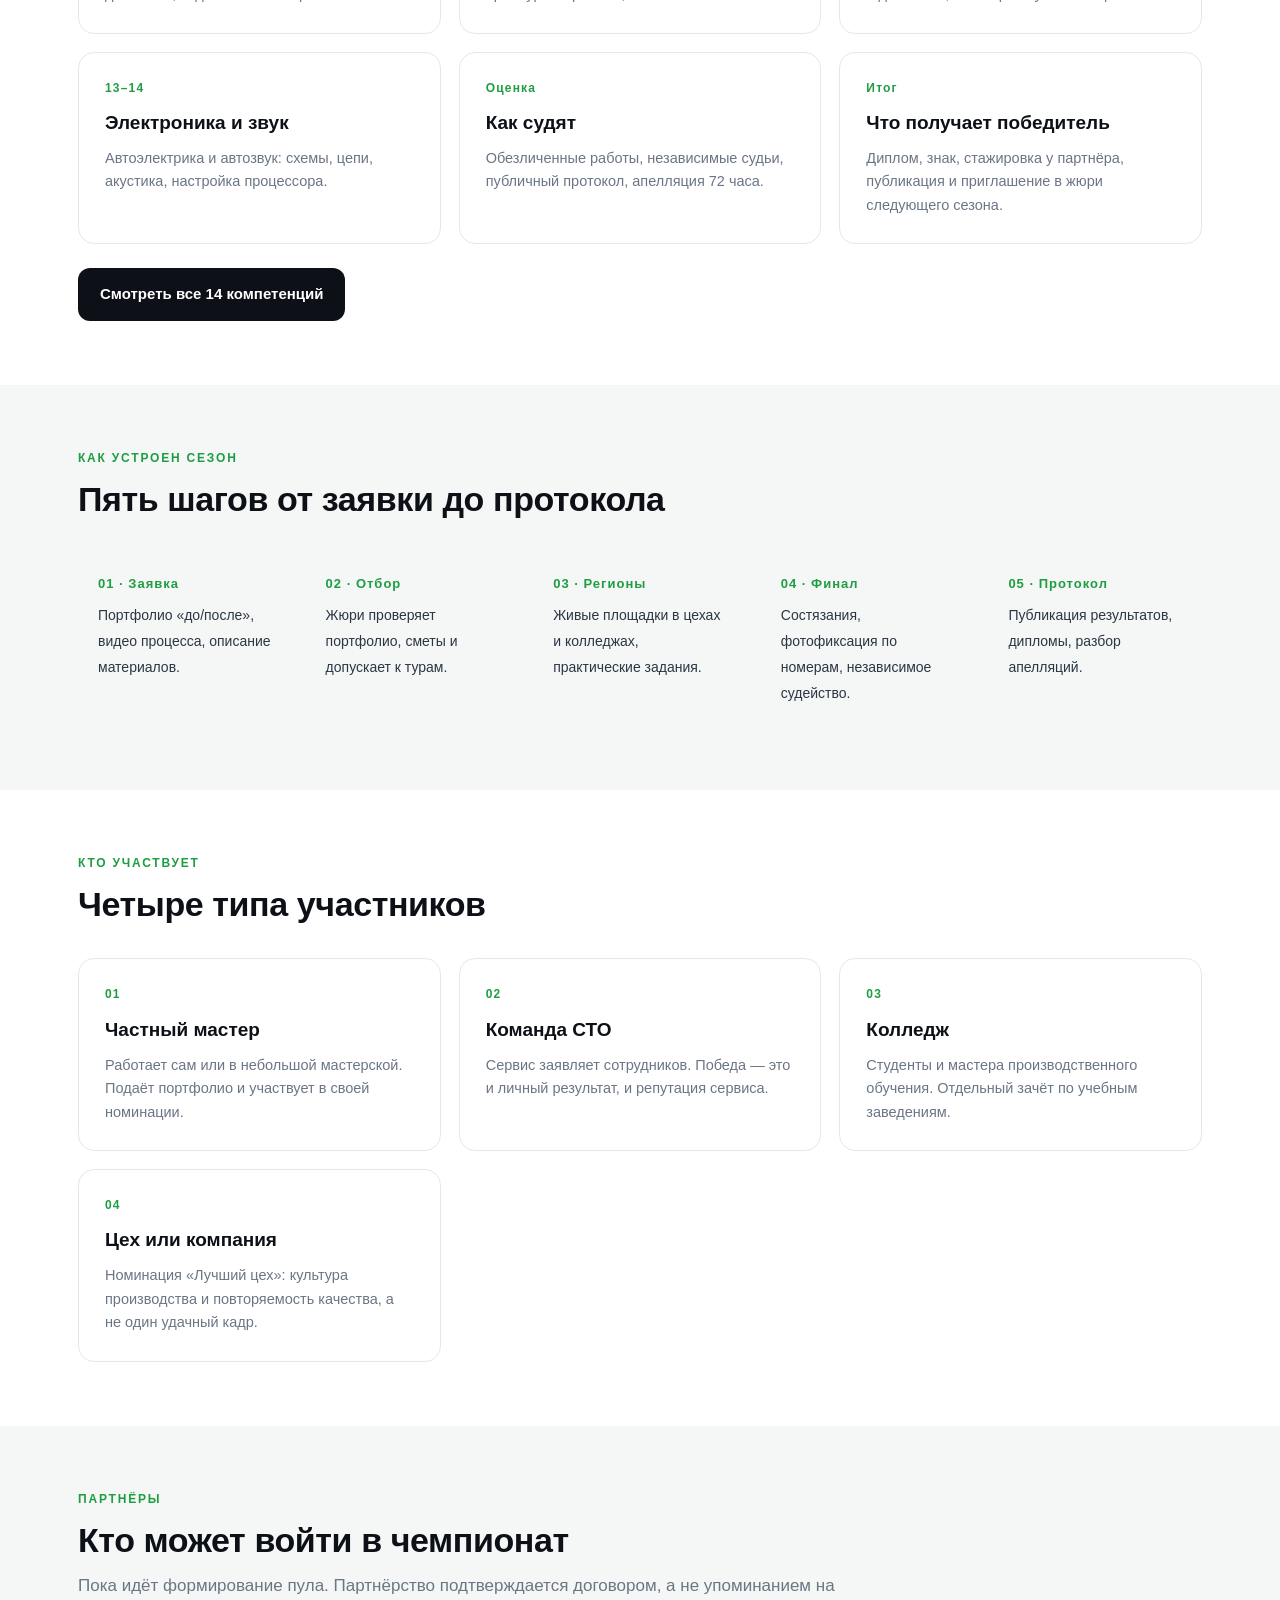
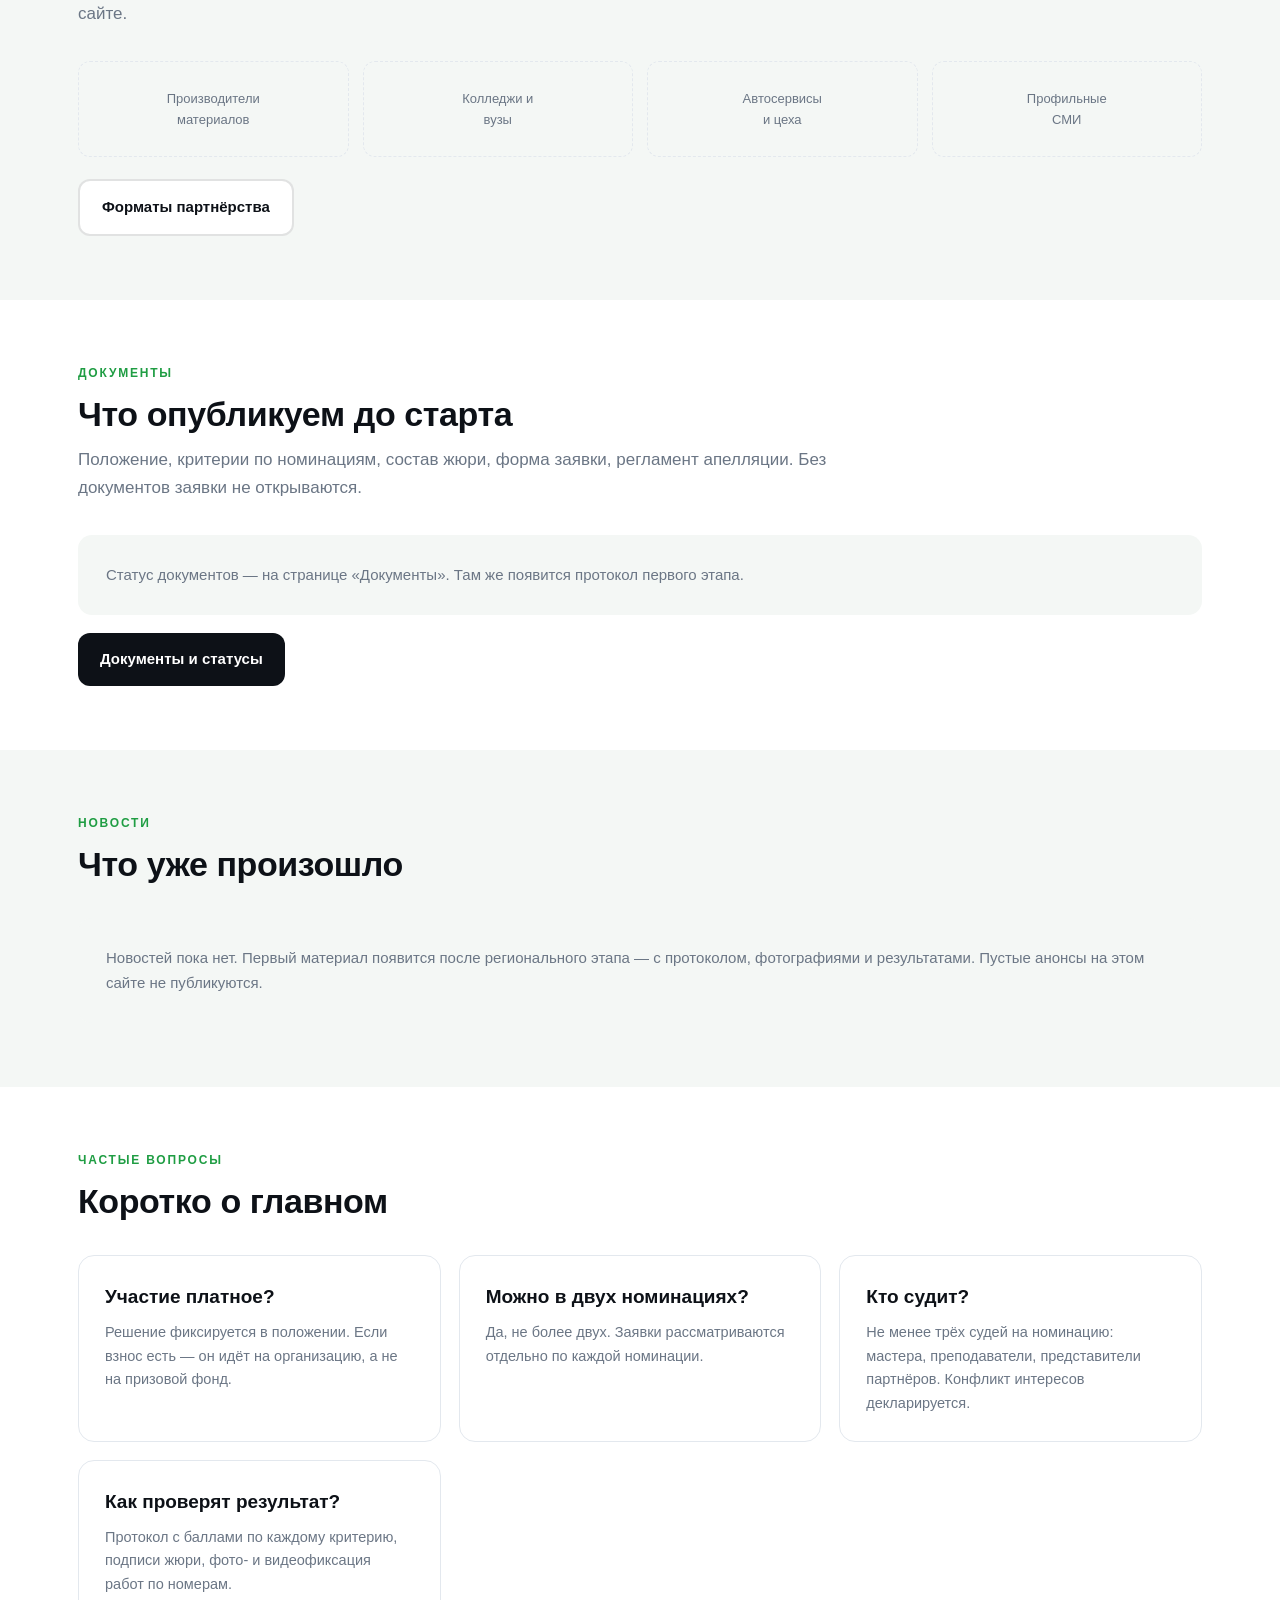
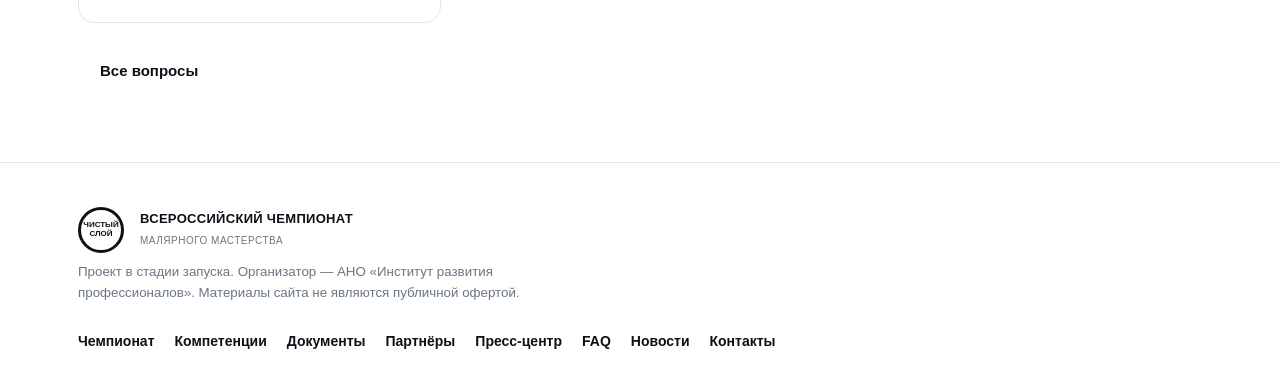
==== commit 5dcd6720: "Положение о чемпионате (проект), организатор АНО «ИРП»" ====
--- a/index.html
+++ b/index.html
@@ -204,7 +204,7 @@
         <span class="logo__mark">ЧИСТЫЙ<br>СЛОЙ</span>
         <span class="logo__text">Всероссийский чемпионат<small>малярного мастерства</small></span>
       </a>
-      <small>Проект в стадии запуска. Организатор — АНО «Чистый слой» (в процессе создания). Материалы сайта не являются публичной офертой.</small>
+      <small>Проект в стадии запуска. Организатор — АНО «Институт развития профессионалов». Материалы сайта не являются публичной офертой.</small>
     </div>
     <nav>
       <a href="championship.html">Чемпионат</a>
